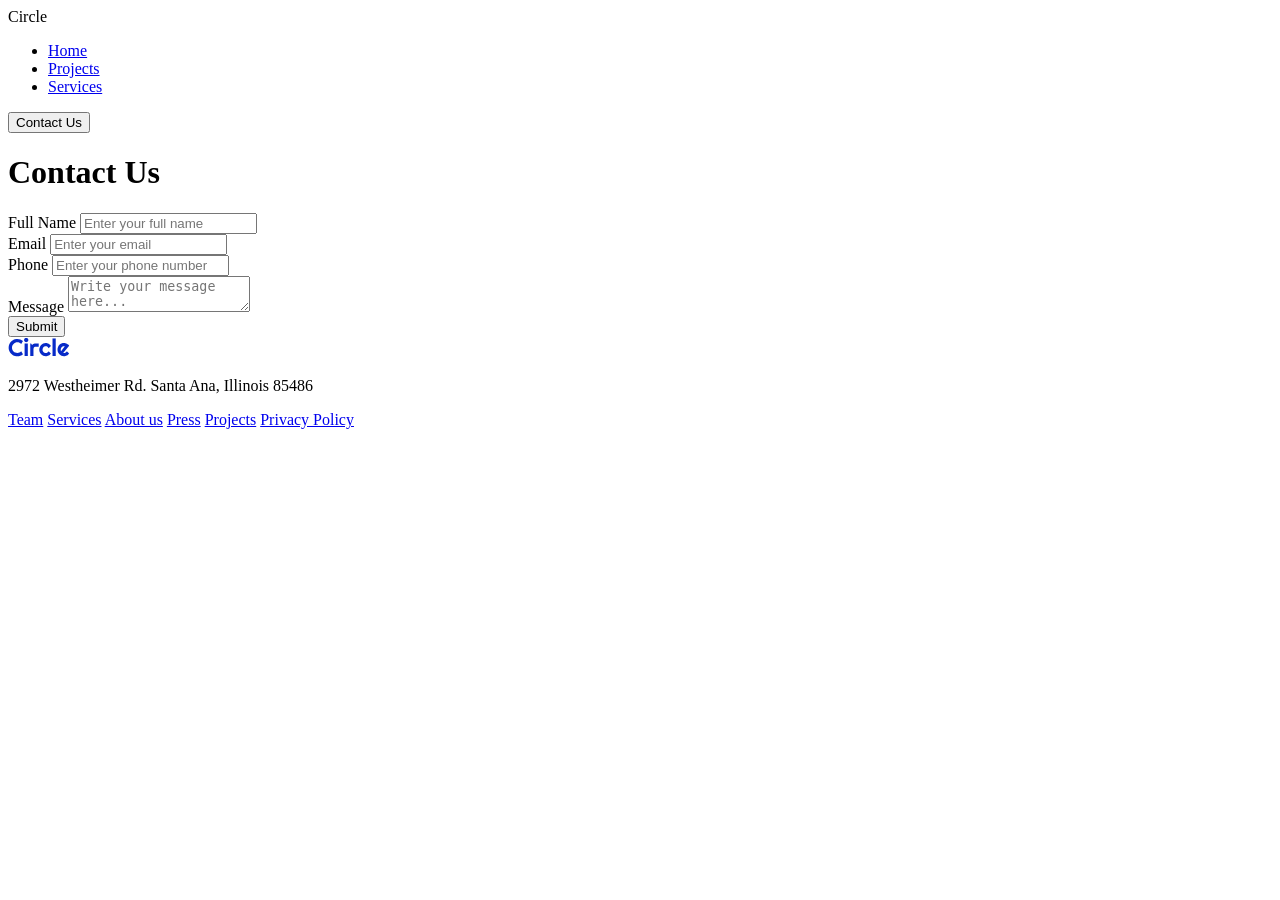
==== contact.html @ d5ca08a8 "contact- project- hmtl" ====
<!doctype html>
<html lang="en">
  <head>
    <meta charset="UTF-8" />
    <meta name="viewport" content="width=device-width, initial-scale=1.0" />
    <title>Circle Agency Contact</title>
    <link rel="stylesheet" href="css/style.css" />
  </head>
  <body>
    <header>
      <nav>
        <!-- izquierda -->
        <div class="logo">Circle</div>
        <!-- centro -->
        <ul class="menu">
          <li><a href="index.html">Home</a></li>
          <li><a href="projects/1.html">Projects</a></li>
          <li><a href="#services">Services</a></li>
        </ul>
        <!-- derecha -->
        <button>Contact Us</button>
      </nav>
    </header>

    <main>
        
      <h1>Contact Us</h1>

      <form id="contact-form">
        <div class="field">
          <label for="name">Full Name</label>
          <input
            type="text"
            id="name"
            placeholder="Enter your full name"
            required
          />
        </div>

        <div class="field">
          <label for="email">Email</label>
          <input
            type="email"
            id="email"
            placeholder="Enter your email"
            required
          />
        </div>

        <div class="field">
          <label for="phone">Phone</label>
          <input
            type="tel"
            id="phone"
            placeholder="Enter your phone number"
            required
          />
        </div>

        <div class="field">
          <label for="message">Message</label>
          <textarea
            id="message"
            placeholder="Write your message here..."
            required
          ></textarea>
        </div>

        <button type="submit">Submit</button>
      </form>
    </main>

    <footer>
      <div class="footer-brand">
        <img src="assets/logos/circle.svg" alt="Circle logo" />
        <p>2972 Westheimer Rd. Santa Ana, Illinois 85486</p>
      </div>
      <nav class="footer-nav">
        <a href="#">Team</a>
        <a href="#">Services</a>
        <a href="#">About us</a>
        <a href="#">Press</a>
        <a href="#">Projects</a>
        <a href="#">Privacy Policy</a>
      </nav>
    </footer>

    <script src="js/main.js"></script>
  </body>
</html>
---- css/style.css ----
@import url('https://fonts.googleapis.com/css2?family=Roboto:wght@400;700&display=swap');

:root {
  --font-main: 'Roboto', sans-serif;  
  --color-1: #072AC8;
  --color-2: #43D2FF;
  --color-3: #A2D6F9;
  --color-4: #D1EDFF;
  --color-5: #292E47;
  --color-6: #6B708D;
  --color-7: #F2F4FC;
  --color-8: #ECF7FF;
  --color-9: #FC600;
}
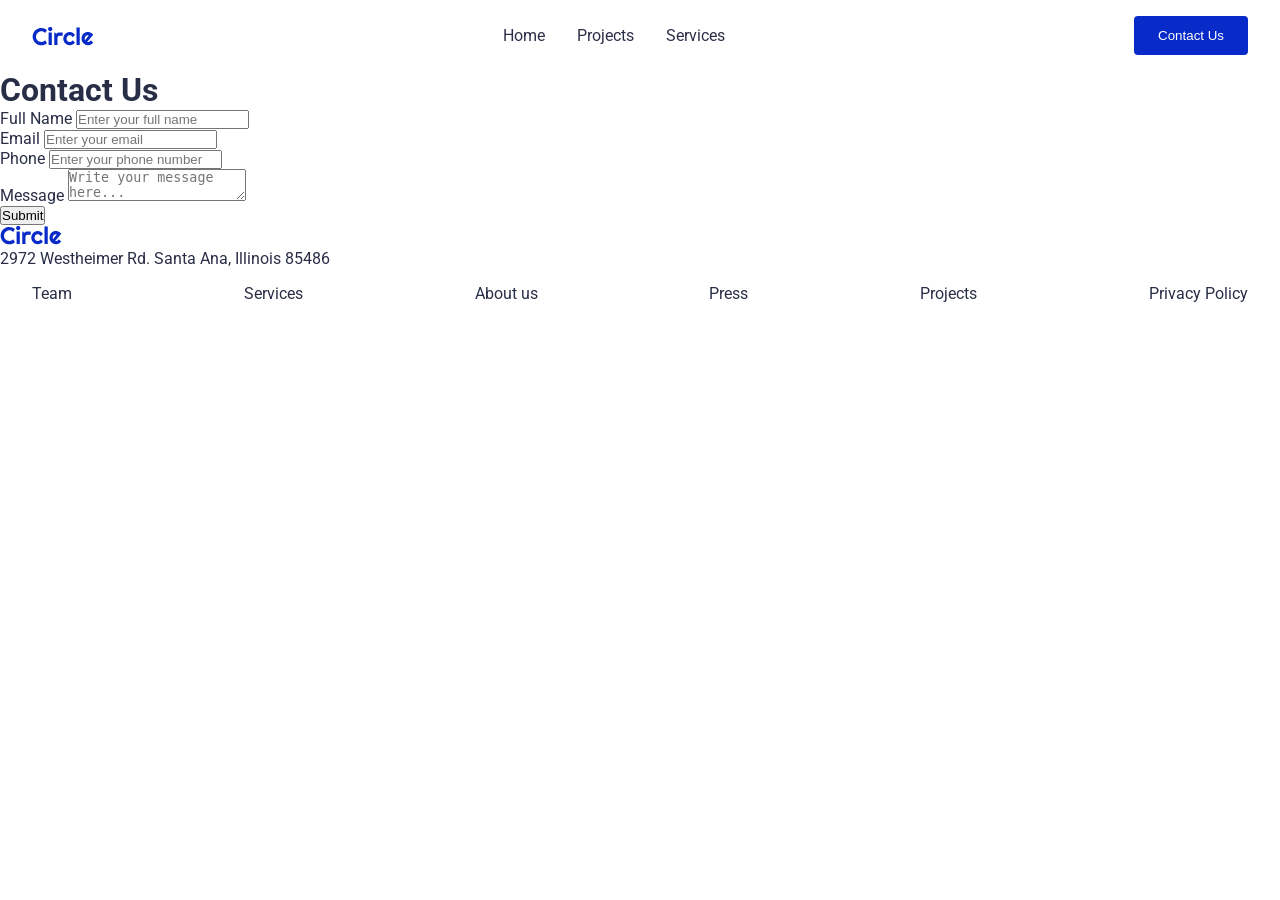
==== commit 7feab384: "reset-css" ====
--- a/contact.html
+++ b/contact.html
@@ -10,7 +10,7 @@
     <header>
       <nav>
         <!-- izquierda -->
-        <div class="logo">Circle</div>
+        <img src="assets/logos/circle.svg" alt="Circle logo" class="logo">
         <!-- centro -->
         <ul class="menu">
           <li><a href="index.html">Home</a></li>
@@ -23,7 +23,7 @@
     </header>
 
     <main>
-        
+
       <h1>Contact Us</h1>
 
       <form id="contact-form">
--- a/css/style.css
+++ b/css/style.css
@@ -1,4 +1,24 @@
 @import url('https://fonts.googleapis.com/css2?family=Roboto:wght@400;700&display=swap');
+
+* {
+  margin: 0;
+  padding: 0;
+  box-sizing: border-box;
+}
+
+body {
+  font-family: var(--font-main);
+  color: var(--color-5);
+}
+
+a {
+  text-decoration: none;
+  color: inherit;
+}
+
+ul {
+  list-style: none;
+}
 
 :root {
   --font-main: 'Roboto', sans-serif;  
@@ -10,5 +30,31 @@
   --color-6: #6B708D;
   --color-7: #F2F4FC;
   --color-8: #ECF7FF;
-  --color-9: #FC600;
+  --color-9: #FFC600;
+}
+
+nav {
+  display: flex;
+  justify-content: space-between;
+  align-items: center;
+  padding: 1rem 2rem;
+}
+
+
+.menu {
+  display: flex;
+  gap: 2rem;
+}
+
+.menu a:hover {
+  text-decoration: underline;
+}
+
+nav button {
+  background-color: var(--color-1);
+  color: white;
+  border: none;
+  padding: 0.75rem 1.5rem;
+  cursor: pointer;
+  border-radius: 4px;
 }
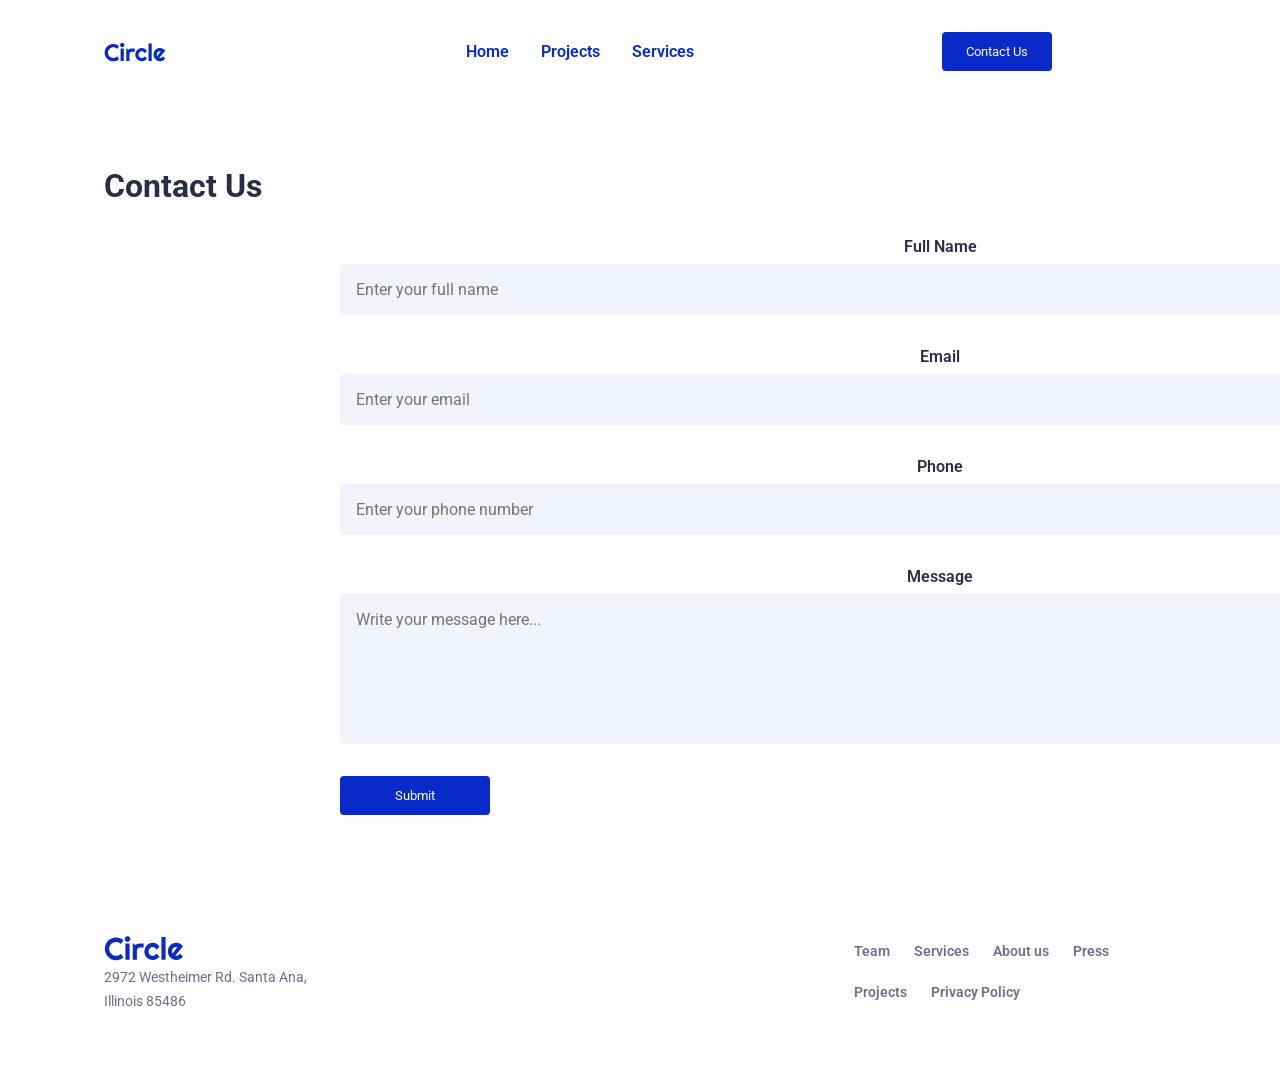
==== commit 9b984078: "css-responsive-contact-projects" ====
--- a/contact.html
+++ b/contact.html
@@ -5,12 +5,13 @@
     <meta name="viewport" content="width=device-width, initial-scale=1.0" />
     <title>Circle Agency Contact</title>
     <link rel="stylesheet" href="css/style.css" />
+    <link rel="stylesheet" href="css/contact.css" />
   </head>
   <body>
     <header>
       <nav>
         <!-- izquierda -->
-        <img src="assets/logos/circle.svg" alt="Circle logo" class="logo">
+        <img src="assets/logos/circle.svg" alt="Circle logo" class="logo" />
         <!-- centro -->
         <ul class="menu">
           <li><a href="index.html">Home</a></li>
@@ -18,7 +19,8 @@
           <li><a href="#services">Services</a></li>
         </ul>
         <!-- derecha -->
-        <button>Contact Us</button>
+        <button class="nav-button">Contact Us</button>
+        <button class="hamburger">☰</button>
       </nav>
     </header>
 
@@ -73,7 +75,12 @@
     <footer>
       <div class="footer-brand">
         <img src="assets/logos/circle.svg" alt="Circle logo" />
-        <p>2972 Westheimer Rd. Santa Ana, Illinois 85486</p>
+        <div>
+        <p>2972 Westheimer Rd. Santa Ana,</p>
+        </div>
+        <div>
+        <p> Illinois 85486</p>
+        </div>
       </div>
       <nav class="footer-nav">
         <a href="#">Team</a>
--- a/css/style.css
+++ b/css/style.css
@@ -1,9 +1,11 @@
-@import url('https://fonts.googleapis.com/css2?family=Roboto:wght@400;700&display=swap');
+@import url("https://fonts.googleapis.com/css2?family=Roboto:wght@400;700&display=swap");
 
 * {
-  margin: 0;
+  margin: 0 auto;
   padding: 0;
   box-sizing: border-box;
+  font-family: "Roboto", sans-serif;
+  max-width: 1200px;
 }
 
 body {
@@ -21,40 +23,596 @@
 }
 
 :root {
-  --font-main: 'Roboto', sans-serif;  
-  --color-1: #072AC8;
-  --color-2: #43D2FF;
-  --color-3: #A2D6F9;
-  --color-4: #D1EDFF;
-  --color-5: #292E47;
-  --color-6: #6B708D;
-  --color-7: #F2F4FC;
-  --color-8: #ECF7FF;
-  --color-9: #FFC600;
+  --font-main: "Roboto", sans-serif;
+  --color-1: #072ac8;
+  --color-2: #43d2ff;
+  --color-3: #a2d6f9;
+  --color-4: #d1edff;
+  --color-5: #292e47;
+  --color-6: #6b708d;
+  --color-7: #f2f4fc;
+  --color-8: #ecf7ff;
+  --color-9: #ffc600;
+  --color-white: #ffffff;
+  --color-black: #000000;
+  --color-wrong: #b33a3a;
+  --color-right: #28a428;
 }
 
 nav {
+  margin: 0 2rem 0 2rem;
   display: flex;
   justify-content: space-between;
   align-items: center;
-  padding: 1rem 2rem;
-}
-
+  padding: 2rem;
+  color: #072ac8;
+  font-weight: 600;
+}
+.logo {
+  margin: 0;
+}
 
 .menu {
-  display: flex;
+  margin-left: 300px;
+  display: flex;
+  flex-direction: row;
   gap: 2rem;
+  justify-content: flex-end;
 }
 
 .menu a:hover {
   text-decoration: underline;
 }
 
-nav button {
-  background-color: var(--color-1);
+.nav-button {
+  background-color: #072ac8;
   color: white;
   border: none;
   padding: 0.75rem 1.5rem;
   cursor: pointer;
   border-radius: 4px;
-}+  display: inline-block;
+}
+/* HERO */
+.hero {
+  margin: 60px auto;
+  display: flex;
+  flex-direction: row;
+  padding: 2rem;
+}
+
+.hero-text {
+  flex: 1;
+  padding: 2rem;
+  max-width: 500px;
+}
+
+.hero-subtittle {
+  margin-top: 2rem;
+}
+
+.hero-button {
+  background-color: #072ac8;
+  color: white;
+  border: none;
+  padding: 0.75rem 1.5rem;
+  cursor: pointer;
+  border-radius: 4px;
+  display: inline-block;
+  margin: 2rem 2rem 0 0;
+}
+.hero-images {
+  flex: 1;
+  position: relative;
+}
+
+.principal-image {
+  width: 570px;
+}
+
+.card-1 {
+  position: absolute;
+  top: 0;
+  left: 5%;
+  width: 250px;
+}
+
+.card-2 {
+  position: absolute;
+  width: 250px;
+  bottom: 0;
+  right: 3%;
+}
+
+/* client section */
+.partners {
+  display: flex;
+  flex-direction: row;
+  padding: 4rem;
+  align-items: flex-start;
+}
+
+.partners img {
+  filter: grayscale(1);
+}
+
+.partners img:hover {
+  filter: grayscale(0);
+}
+
+/*Recents Projects/*
+
+/* RECENT PROJECTS */
+.recent-projects {
+  padding: 2rem 4rem;
+  margin: 4rem auto;
+}
+
+.recent-projects h2 {
+  margin: 0 0 2rem 0;
+}
+
+.projects-grid {
+  margin-top: 3rem;
+  display: flex;
+  gap: 2rem;
+  justify-content: space-between;
+}
+.project-wrapper {
+  margin: 0;
+  display: block;
+}
+
+.project-card {
+  flex: 1;
+  background: var(--color-white);
+  border-radius: 8px;
+  overflow: hidden;
+}
+
+.project-card img {
+  width: 100%;
+  height: 200px;
+  object-fit: cover;
+}
+
+.project-card div {
+  padding: 1rem;
+}
+
+.project-card h4 {
+  margin-bottom: 0.5rem;
+  color: black;
+}
+
+.project-card p {
+  color: var(--color-6);
+  margin-bottom: 1rem;
+}
+
+.project-card a {
+  color: var(--color-1);
+  font-weight: bold;
+}
+
+.project-card:hover {
+  box-shadow: 5px 5px 15px rgba(0, 0, 0, 0.3);
+}
+
+/*Testimonial*/
+.testimonial {
+  height: 622px;
+  background-color: var(--color-5);
+  padding: 4rem;
+  text-align: center;
+  position: relative;
+  max-width: 1250px;
+  margin: 4rem auto;
+  background-image: url("../assets/testimonial-section/orbit.png");
+  background-size: cover;
+  background-repeat: no-repeat;
+}
+.testimonial-content {
+  margin-top: 4rem;
+}
+
+.testimonial-content h3 {
+  color: var(--color-white);
+  margin-bottom: 2rem;
+  font-size: 2rem;
+}
+
+.quote {
+  color: var(--color-9);
+  margin: 9rem 0 2rem;
+}
+
+.emoji {
+  width: 150px;
+}
+.emoji-1 {
+  position: absolute;
+  top: 10%;
+  left: 5%;
+}
+
+.emoji-2 {
+  position: absolute;
+  top: 10%;
+  right: 5%;
+}
+
+.emoji-3 {
+  position: absolute;
+  bottom: 10%;
+  left: 5%;
+}
+
+.emoji-4 {
+  position: absolute;
+  bottom: 10%;
+  right: 5%;
+}
+
+.testimonial-author {
+  display: flex;
+  align-items: center;
+  justify-content: center;
+  gap: 0.3rem;
+  margin-top: 2rem;
+}
+
+.testimonial-author div {
+  margin: 0;
+  text-align: left;
+  width: auto;
+}
+
+.profilePicture {
+  margin: 0 1rem;
+  width: 60px;
+  height: 60px;
+  border-radius: 50%;
+}
+
+.author-name {
+  color: var(--color-3);
+}
+.author-company {
+  color: var(--color-white);
+}
+
+/* SERVICES */
+.services {
+  padding: 2rem 4rem;
+  margin: 4rem auto;
+}
+
+.services h2 {
+  margin: 0 0 2rem 0;
+}
+
+.services-grid {
+  display: flex;
+  gap: 2rem;
+  justify-content: space-between;
+}
+
+.service-card {
+  flex: 1;
+  padding: 2rem;
+  background: var(--color-white);
+  border-radius: 8px;
+}
+
+.service-card img {
+  background-color: var(--color-4);
+  border-radius: 50%;
+  padding: 0.5rem;
+  width: 40px;
+  height: 40px;
+  margin: 0 0 1rem 0;
+}
+
+.service-card h4 {
+  margin-bottom: 0.5rem;
+}
+
+.service-card p {
+  color: var(--color-6);
+  margin-bottom: 1rem;
+}
+
+.service-card a {
+  color: var(--color-1);
+  font-weight: bold;
+}
+
+.service-card:hover {
+  box-shadow: 5px 5px 15px rgba(0, 0, 0, 0.15);
+}
+
+/* NEWSLETTER */
+.contact-bar {
+  background-color: var(--color-9);
+  padding: 6rem 4rem;
+  text-align: center;
+  max-width: 1250px;
+  margin: 4rem auto;
+}
+
+.contact-bar h3 {
+  color: var(--color-black);
+  font-size: 1.8rem;
+  margin-bottom: 0.5rem;
+}
+
+.contact-bar p {
+  color: var(--color-black);
+  padding: 2rem;
+}
+
+.contact-bar form {
+  display: flex;
+  justify-content: center;
+  gap: 1rem;
+}
+
+.input-wrapper {
+  display: flex;
+  align-items: center;
+  background: var(--color-white);
+  border-radius: 4px;
+  padding: 0.5rem 1rem;
+  gap: 0.5rem;
+  margin: 0;
+}
+
+.input-wrapper img {
+  width: 20px;
+  margin: 0;
+}
+
+.input-wrapper input {
+  border: none;
+  outline: none;
+  font-size: 1rem;
+}
+
+.contact-bar button {
+  margin: 0;
+  background-color: var(--color-1);
+  color: var(--color-7);
+  border: none;
+  padding: 0.75rem 1.5rem;
+  border-radius: 4px;
+  cursor: pointer;
+  font-weight: bold;
+}
+
+/* FOOTER */
+footer {
+  display: flex;
+  justify-content: space-between;
+  align-items: center;
+  padding: 2rem 4rem;
+  margin: 0;
+}
+
+.footer-brand {
+  display: flex;
+  flex-direction: column;
+  align-items: flex-start;
+  gap: 0.5rem;
+  margin: 0;
+}
+
+.footer-brand img {
+  width: 80px;
+  margin: 0;
+}
+
+.footer-brand p {
+  color: var(--color-6);
+  font-size: 0.85rem;
+  margin: 0;
+}
+
+.footer-brand div {
+  margin: 0;
+}
+
+.footer-nav {
+  display: flex;
+  gap: 1.5rem;
+  flex-wrap: wrap;
+  justify-content: flex-start;
+  width: 30%;
+}
+
+.footer-nav a {
+  color: var(--color-6);
+  font-size: 0.9rem;
+  margin: 0;
+}
+
+.footer-nav a:hover {
+  color: var(--color-1);
+}
+
+/* RESPONSIVE */
+
+.hamburger {
+  display: none;
+  background: none;
+  border: none;
+  font-size: 2rem;
+  cursor: pointer;
+  color: var(--color-1);
+  margin: 0;
+}
+
+@media (max-width: 768px) {
+  .hamburger {
+    display: block;
+  }
+
+  /* HEADER */
+
+  .logo {
+    display: none;
+  }
+
+  nav {
+    justify-content: center;
+    position: relative;
+  }
+
+  .menu {
+    display: none;
+    flex-direction: column;
+    position: absolute;
+    top: 70px;
+    left: 0;
+    width: 100%;
+    background: var(--color-white);
+    padding: 1rem;
+    z-index: 100;
+  }
+
+  .menu.active {
+    display: flex !important;
+    left: 0;
+    right: 0;
+    margin: 0;
+  }
+
+  nav > button:not(.hamburger) {
+    display: none;
+  }
+
+  /* HERO */
+
+  .hero {
+    flex-direction: column;
+  }
+
+  .hero-text {
+    max-width: 100%;
+  }
+
+  .principal-image {
+    width: 100%;
+  }
+
+  .card-1,
+  .card-2 {
+    display: none;
+  }
+
+  /* PARTNERS */
+
+  .partners {
+    flex-wrap: wrap;
+    justify-content: center;
+    gap: 2rem;
+    padding: 2rem;
+  }
+  .projects-grid {
+    flex-direction: column;
+  }
+
+  .project-card {
+    width: 100%;
+  }
+
+  /* TESTIMONIALS */
+
+  .emoji {
+    display: none;
+  }
+
+  .testimonial {
+    background-size: contain;
+    background-position: center;
+  }
+
+  .testimonial-content {
+    margin-top: 2rem;
+  }
+
+  /* services */
+
+  .services-grid {
+    flex-direction: column;
+  }
+
+  .service-card {
+    width: 100%;
+  }
+
+  /* FOOTER */
+
+  footer {
+    flex-direction: column;
+    align-items: flex-start;
+    gap: 2rem;
+  }
+
+  .footer-nav {
+    width: 100%;
+  }
+}
+
+@media (min-width: 768px) and (max-width: 1024px) {
+  nav {
+    padding: 2rem 3rem;
+  }
+
+  .menu {
+    margin-left: auto;
+    margin-right: auto;
+  }
+
+  .hero {
+    flex-direction: column;
+  }
+
+  .hero-text {
+    max-width: 100%;
+  }
+
+  .principal-image {
+    width: 100%;
+  }
+
+  .projects-grid {
+    flex-wrap: wrap;
+  }
+
+  .project-card {
+    width: 45%;
+  }
+
+  .testimonial-content {
+    margin-top: 10rem;
+  }
+
+  .quote {
+    margin-top: 6rem;
+  }
+
+  .services-grid {
+    flex-wrap: wrap;
+  }
+
+  .service-card {
+    width: 45%;
+  }
+
+  .footer-nav {
+    display: grid;
+    grid-template-columns: repeat(2, 1fr);
+    gap: 1.5rem;
+  }
+}
--- a/css/contact.css
+++ b/css/contact.css
@@ -0,0 +1,71 @@
+/* MAIN */
+main {
+  padding: 4rem;
+}
+
+main h1 {
+  margin-bottom: 2rem;
+}
+
+/* FORM */
+#contact-form {
+width: 100%;  
+max-width: 600px;
+display: flex;
+flex-direction: column;
+gap: 2rem;
+}
+#name{
+    max-width: 1200px;
+}
+/* CAMPOS */
+.field {
+  display: flex;
+  flex-direction: column;
+  gap: 0.5rem;
+  width: 1200px;
+}
+
+.field label {
+  font-weight: 600;
+}
+
+.field input,
+.field textarea {
+width: 100%;
+max-width: none;
+border: none;
+background-color: var(--color-7);
+padding: 1rem;
+border-radius: 4px;
+font-size: 1rem;
+}
+
+/* TEXTAREA */
+.field textarea {
+  height: 150px;
+  resize: none;
+}
+
+/* BOTÓN */
+#contact-form button {
+  margin: 0;
+  width: 150px;
+  background-color: var(--color-1);
+  color: var(--color-white);
+  border: none;
+  padding: 0.75rem;
+  border-radius: 4px;
+  cursor: pointer;
+}
+
+/* RESPONSIVE */
+@media (max-width: 768px) {
+  main {
+    padding: 2rem;
+  }
+
+  #contact-form {
+    width: 100%;
+  }
+}
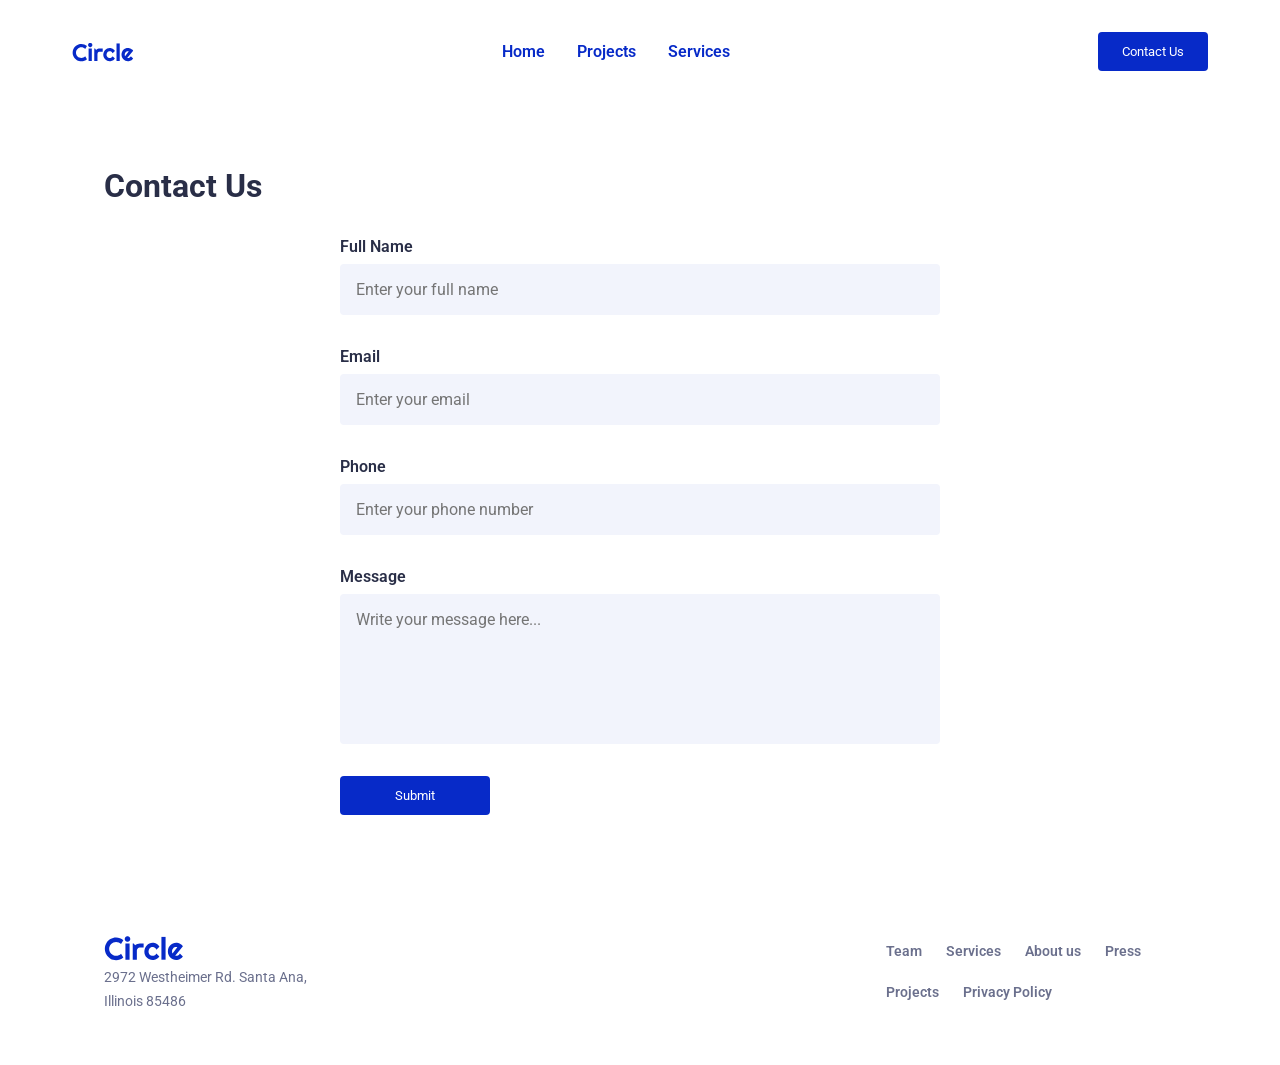
==== commit ee5528ac: "morning-updates" ====
--- a/contact.html
+++ b/contact.html
@@ -16,7 +16,7 @@
         <ul class="menu">
           <li><a href="index.html">Home</a></li>
           <li><a href="projects/1.html">Projects</a></li>
-          <li><a href="#services">Services</a></li>
+          <li><a href="index.html">Services</a></li>
         </ul>
         <!-- derecha -->
         <button class="nav-button">Contact Us</button>
--- a/css/style.css
+++ b/css/style.css
@@ -1,14 +1,15 @@
 @import url("https://fonts.googleapis.com/css2?family=Roboto:wght@400;700&display=swap");
 
 * {
-  margin: 0 auto;
+  margin: 0;
   padding: 0;
   box-sizing: border-box;
   font-family: "Roboto", sans-serif;
+}
+
+body {
   max-width: 1200px;
-}
-
-body {
+  margin: 0 auto;
   font-family: var(--font-main);
   color: var(--color-5);
 }
@@ -40,7 +41,9 @@
 }
 
 nav {
-  margin: 0 2rem 0 2rem;
+  margin: 0;
+  max-width: 100%;
+  width: 100%;
   display: flex;
   justify-content: space-between;
   align-items: center;
@@ -53,11 +56,10 @@
 }
 
 .menu {
-  margin-left: 300px;
   display: flex;
   flex-direction: row;
   gap: 2rem;
-  justify-content: flex-end;
+  margin: 0 auto;
 }
 
 .menu a:hover {
@@ -129,7 +131,8 @@
   display: flex;
   flex-direction: row;
   padding: 4rem;
-  align-items: flex-start;
+  align-items: center;
+  justify-content: space-between;
 }
 
 .partners img {
@@ -158,11 +161,14 @@
   gap: 2rem;
   justify-content: space-between;
 }
+
 .project-wrapper {
   margin: 0;
-  display: block;
-}
-
+  display: flex;
+  flex-direction: column;
+  height: 100%;
+  color: inherit;
+}
 .project-card {
   flex: 1;
   background: var(--color-white);
@@ -308,10 +314,12 @@
 .service-card img {
   background-color: var(--color-4);
   border-radius: 50%;
-  padding: 0.5rem;
-  width: 40px;
-  height: 40px;
+  padding: 8px;
+  width: 56px;
+  height: 56px;
+  object-fit: contain;
   margin: 0 0 1rem 0;
+  overflow: visible;
 }
 
 .service-card h4 {
@@ -453,19 +461,19 @@
 }
 
 @media (max-width: 768px) {
+  nav {
+  justify-content: center !important;
+  position: relative;
+  padding: 1rem 2rem;
+}
+
   .hamburger {
     display: block;
-  }
-
-  /* HEADER */
+
+  }
 
   .logo {
     display: none;
-  }
-
-  nav {
-    justify-content: center;
-    position: relative;
   }
 
   .menu {
@@ -487,7 +495,7 @@
     margin: 0;
   }
 
-  nav > button:not(.hamburger) {
+.nav-button { 
     display: none;
   }
 
--- a/css/contact.css
+++ b/css/contact.css
@@ -1,6 +1,11 @@
 /* MAIN */
 main {
   padding: 4rem;
+  main {
+  padding: 4rem;
+  max-width: 1200px;
+  margin: 0 auto;
+}
 }
 
 main h1 {
@@ -9,21 +14,20 @@
 
 /* FORM */
 #contact-form {
-width: 100%;  
-max-width: 600px;
-display: flex;
-flex-direction: column;
-gap: 2rem;
+  width: 100%;
+  max-width: 600px;
+  display: flex;
+  flex-direction: column;
+  gap: 2rem;
+  margin: 0 auto;
 }
-#name{
-    max-width: 1200px;
-}
+
 /* CAMPOS */
 .field {
   display: flex;
   flex-direction: column;
   gap: 0.5rem;
-  width: 1200px;
+  width: 100%;
 }
 
 .field label {
@@ -32,13 +36,13 @@
 
 .field input,
 .field textarea {
-width: 100%;
-max-width: none;
-border: none;
-background-color: var(--color-7);
-padding: 1rem;
-border-radius: 4px;
-font-size: 1rem;
+  width: 100%;
+  max-width: none;
+  border: none;
+  background-color: var(--color-7);
+  padding: 1rem;
+  border-radius: 4px;
+  font-size: 1rem;
 }
 
 /* TEXTAREA */
@@ -68,4 +72,45 @@
   #contact-form {
     width: 100%;
   }
-}+}
+/* VALIDACIÓN */
+.field input.error,
+.field textarea.error {
+  border: 2px solid var(--color-wrong);
+}
+
+.field input.success,
+.field textarea.success {
+  border: 2px solid var(--color-right);
+}
+
+.error-msg {
+  color: var(--color-wrong);
+  font-size: 0.85rem;
+}
+
+/* TABLET */
+@media (min-width: 768px) and (max-width: 1024px) {
+  main {
+    padding: 3rem;
+  }
+
+  #contact-form {
+    max-width: 100%;
+  }
+}
+
+/* MOBILE */
+@media (max-width: 768px) {
+  main {
+    padding: 2rem;
+  }
+
+  #contact-form {
+    max-width: 100%;
+  }
+
+  #contact-form button {
+    width: 100%;
+  }
+}
